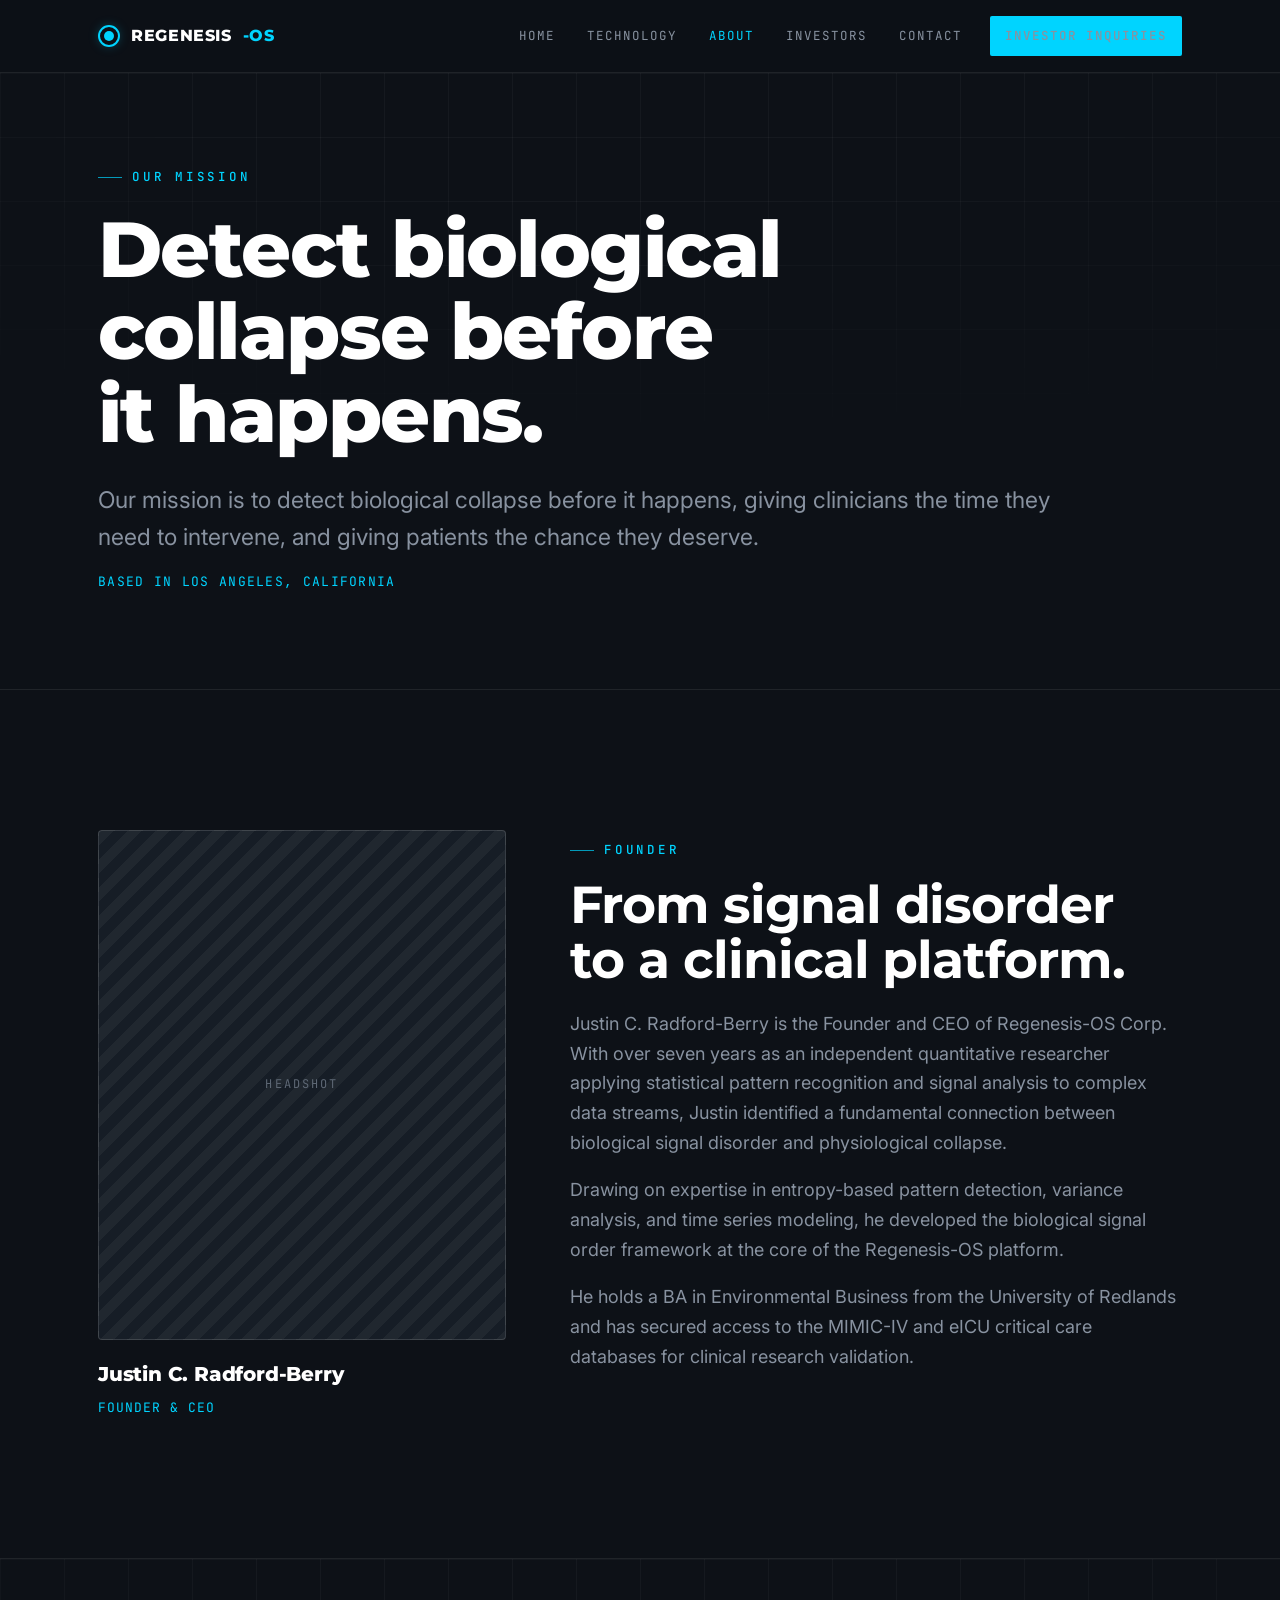
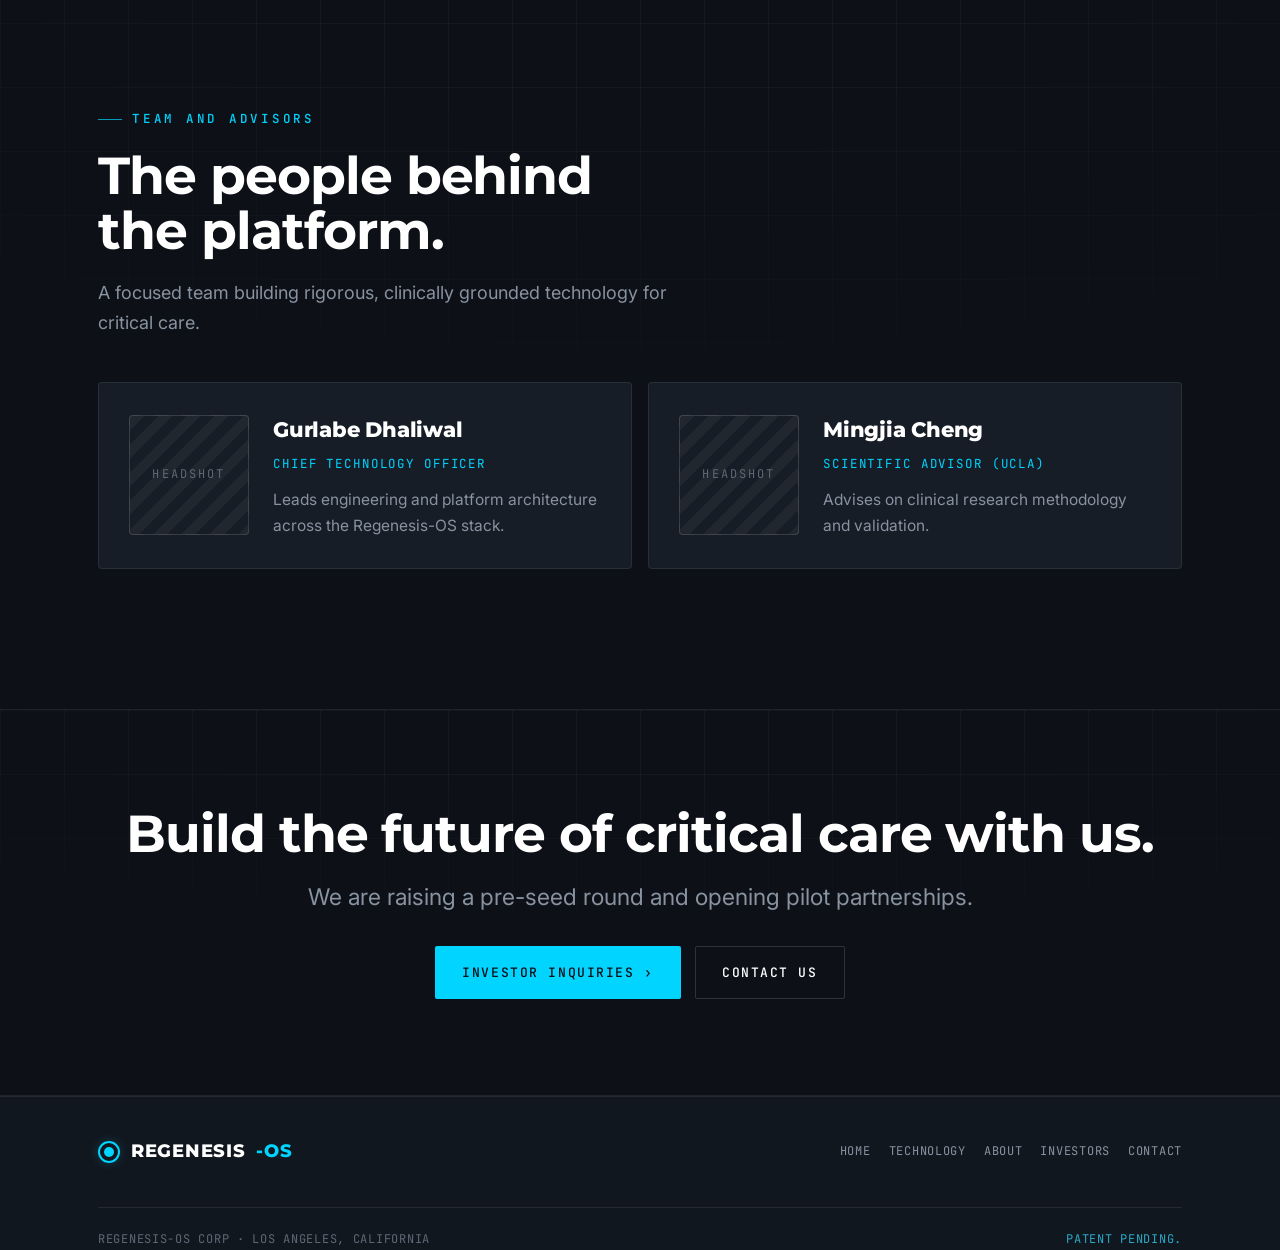
==== about.html @ 318891b4 "Add files via upload" ====
<!DOCTYPE html>
<html lang="en">
<head>
<meta charset="UTF-8" />
<meta name="viewport" content="width=device-width, initial-scale=1.0" />
<title>Regenesis-OS · About</title>
<meta name="description" content="Our mission is to detect biological collapse before it happens. Regenesis-OS is based in Los Angeles, California." />
<link rel="preconnect" href="https://fonts.googleapis.com" />
<link rel="preconnect" href="https://fonts.gstatic.com" crossorigin />
<link href="https://fonts.googleapis.com/css2?family=Montserrat:wght@700;800&family=Inter:wght@400;500;600&family=JetBrains+Mono:wght@400;500&display=swap" rel="stylesheet" />
<style id="__shared-css">
/* ===========================================================
   Regenesis-OS Corp  ·  Shared design system
   Dark / technical / premium  ·  SpaceX-meets-medical-AI
   =========================================================== */

:root {
  --bg:            #0D1117;
  --bg-2:          #11171F;   /* elevated surface */
  --bg-3:          #161D26;   /* cards */
  --cyan:          #00D4FF;
  --cyan-dim:      #2BA9C7;
  --blue:          #0066CC;
  --white:         #FFFFFF;
  --grey:          #8892A0;
  --grey-2:        #5E6875;   /* fainter */
  --border:        rgba(255,255,255,0.08);
  --border-2:      rgba(255,255,255,0.14);
  --glow:          rgba(0,212,255,0.35);

  --maxw:          1180px;
  --gutter:        clamp(20px, 5vw, 48px);

  --font-head:     'Montserrat', system-ui, sans-serif;
  --font-body:     'Inter', system-ui, sans-serif;
  --font-mono:     'JetBrains Mono', ui-monospace, monospace;
}

* { box-sizing: border-box; }

html { scroll-behavior: smooth; }

body {
  margin: 0;
  background: var(--bg);
  color: var(--white);
  font-family: var(--font-body);
  font-size: 18px;
  line-height: 1.65;
  -webkit-font-smoothing: antialiased;
  text-rendering: optimizeLegibility;
  overflow-x: hidden;
}

a { color: inherit; text-decoration: none; }

img { display: block; max-width: 100%; }

::selection { background: var(--cyan); color: var(--bg); }

/* ----------------------------------------------------------- layout */
.container {
  width: 100%;
  max-width: var(--maxw);
  margin-inline: auto;
  padding-inline: var(--gutter);
}

.section { padding-block: clamp(72px, 11vw, 140px); }
.section--tight { padding-block: clamp(56px, 8vw, 96px); }

.divider { height: 1px; background: var(--border); border: 0; margin: 0; }

/* ----------------------------------------------------------- type */
h1, h2, h3, h4 {
  font-family: var(--font-head);
  font-weight: 800;
  line-height: 1.06;
  letter-spacing: -0.02em;
  margin: 0;
  text-wrap: balance;
}

.h-hero  { font-size: clamp(40px, 6.4vw, 78px); }
.h-sect  { font-size: clamp(30px, 4.4vw, 52px); font-weight: 700; }
.h-sub   { font-size: clamp(22px, 2.6vw, 30px); font-weight: 700; letter-spacing: -0.01em; }

p { margin: 0; }
.lead {
  font-size: clamp(18px, 2.1vw, 23px);
  color: var(--grey);
  line-height: 1.6;
  max-width: 62ch;
  text-wrap: pretty;
}
.body { color: var(--grey); max-width: 64ch; text-wrap: pretty; }
.body strong, .lead strong { color: var(--white); font-weight: 600; }
.cyan { color: var(--cyan); }

/* eyebrow / kicker label */
.eyebrow {
  display: inline-flex;
  align-items: center;
  gap: 10px;
  font-family: var(--font-mono);
  font-size: 12.5px;
  font-weight: 500;
  letter-spacing: 0.22em;
  text-transform: uppercase;
  color: var(--cyan);
  margin: 0;
}
.eyebrow::before {
  content: "";
  width: 24px;
  height: 1px;
  background: var(--cyan);
  opacity: 0.7;
}
.eyebrow--center::before { display: none; }

/* ----------------------------------------------------------- buttons */
.btn {
  display: inline-flex;
  align-items: center;
  gap: 10px;
  font-family: var(--font-mono);
  font-size: 13px;
  font-weight: 500;
  letter-spacing: 0.12em;
  text-transform: uppercase;
  padding: 15px 26px;
  border-radius: 2px;
  border: 1px solid transparent;
  cursor: pointer;
  transition: transform .18s ease, background .18s ease, border-color .18s ease, box-shadow .18s ease, color .18s ease;
  white-space: nowrap;
}
.btn .arr { transition: transform .18s ease; }
.btn:hover .arr { transform: translateX(4px); }

.btn--primary {
  background: var(--cyan);
  color: var(--bg);
  box-shadow: 0 0 0 0 var(--glow);
}
.btn--primary:hover {
  box-shadow: 0 8px 30px -8px var(--glow);
  transform: translateY(-1px);
}
.btn--ghost {
  background: transparent;
  color: var(--white);
  border-color: var(--border-2);
}
.btn--ghost:hover { border-color: var(--cyan); color: var(--cyan); }

.btn-row { display: flex; flex-wrap: wrap; gap: 14px; }

/* ----------------------------------------------------------- nav */
.nav {
  position: sticky;
  top: 0;
  z-index: 50;
  background: rgba(13,17,23,0.72);
  backdrop-filter: blur(14px);
  -webkit-backdrop-filter: blur(14px);
  border-bottom: 1px solid var(--border);
}
.nav__inner {
  display: flex;
  align-items: center;
  justify-content: space-between;
  height: 72px;
}
.brand {
  display: flex;
  align-items: center;
  gap: 11px;
  font-family: var(--font-head);
  font-weight: 800;
  font-size: 16px;
  letter-spacing: 0.04em;
  white-space: nowrap;
}
.brand__mark {
  width: 22px; height: 22px;
  border-radius: 50%;
  border: 2px solid var(--cyan);
  position: relative;
  box-shadow: 0 0 12px -2px var(--glow);
  flex: none;
}
.brand__mark::after {
  content: "";
  position: absolute; inset: 4px;
  border-radius: 50%;
  background: var(--cyan);
}
.brand b { color: var(--cyan); font-weight: 800; }

.nav__links { display: flex; align-items: center; gap: 4px; }
.nav__links a {
  font-family: var(--font-mono);
  font-size: 12.5px;
  letter-spacing: 0.08em;
  text-transform: uppercase;
  color: var(--grey);
  padding: 9px 14px;
  border-radius: 2px;
  transition: color .15s ease, background .15s ease;
}
.nav__links a:hover { color: var(--white); }
.nav__links a.is-active { color: var(--cyan); }
.nav__cta { margin-left: 10px; }

.nav__toggle { display: none; }

@media (max-width: 860px) {
  .nav__links { display: none; }
  .nav__inner { height: 64px; }
}

/* ----------------------------------------------------------- footer */
.footer {
  border-top: 1px solid var(--border);
  background: var(--bg-2);
}
.footer__inner {
  display: flex;
  flex-wrap: wrap;
  gap: 24px 40px;
  align-items: center;
  justify-content: space-between;
  padding-block: 40px;
}
.footer__brand { display: flex; align-items: center; gap: 11px; font-family: var(--font-head); font-weight: 800; letter-spacing: 0.04em; white-space: nowrap; }
.footer__links { display: flex; flex-wrap: wrap; gap: 6px 18px; }
.footer__links a {
  font-family: var(--font-mono);
  font-size: 12px;
  letter-spacing: 0.06em;
  text-transform: uppercase;
  color: var(--grey);
  transition: color .15s ease;
}
.footer__links a:hover { color: var(--cyan); }
.footer__meta {
  width: 100%;
  display: flex;
  flex-wrap: wrap;
  gap: 8px 18px;
  justify-content: space-between;
  padding-top: 22px;
  border-top: 1px solid var(--border);
  font-family: var(--font-mono);
  font-size: 12px;
  letter-spacing: 0.06em;
  color: var(--grey-2);
  text-transform: uppercase;
}
.footer__patent { color: var(--cyan-dim); }

/* ----------------------------------------------------------- grid bg helper */
.gridbg { position: relative; }
.gridbg::before {
  content: "";
  position: absolute; inset: 0;
  background-image:
    linear-gradient(to right, rgba(255,255,255,0.035) 1px, transparent 1px),
    linear-gradient(to bottom, rgba(255,255,255,0.035) 1px, transparent 1px);
  background-size: 64px 64px;
  -webkit-mask-image: radial-gradient(120% 80% at 50% 0%, #000 25%, transparent 80%);
          mask-image: radial-gradient(120% 80% at 50% 0%, #000 25%, transparent 80%);
  pointer-events: none;
}

/* ----------------------------------------------------------- cards */
.card {
  background: var(--bg-3);
  border: 1px solid var(--border);
  border-radius: 4px;
  padding: 30px;
  transition: border-color .2s ease, transform .2s ease;
}
.card:hover { border-color: var(--border-2); }

/* ----------------------------------------------------------- stat */
.statbar {
  display: grid;
  grid-template-columns: repeat(4, 1fr);
  border: 1px solid var(--border);
  border-radius: 4px;
  background: var(--bg-2);
  overflow: hidden;
}
.stat {
  padding: 30px clamp(18px,2.4vw,34px);
  border-left: 1px solid var(--border);
}
.stat:first-child { border-left: 0; }
.stat__num {
  font-family: var(--font-head);
  font-weight: 800;
  font-size: clamp(34px, 4.6vw, 54px);
  line-height: 1;
  letter-spacing: -0.02em;
}
.stat__num span { color: var(--cyan); }
.stat__label {
  margin-top: 12px;
  font-family: var(--font-mono);
  font-size: 12px;
  letter-spacing: 0.12em;
  text-transform: uppercase;
  color: var(--grey);
}
@media (max-width: 820px) {
  .statbar { grid-template-columns: repeat(2, 1fr); }
  .stat:nth-child(3) { border-left: 0; }
  .stat:nth-child(3), .stat:nth-child(4) { border-top: 1px solid var(--border); }
}
@media (max-width: 460px) {
  .statbar { grid-template-columns: 1fr; }
  .stat { border-left: 0; border-top: 1px solid var(--border); }
  .stat:first-child { border-top: 0; }
}

/* ----------------------------------------------------------- misc utilities */
.tag {
  display: inline-flex;
  align-items: center;
  gap: 8px;
  font-family: var(--font-mono);
  font-size: 11.5px;
  letter-spacing: 0.1em;
  text-transform: uppercase;
  color: var(--cyan);
  padding: 6px 12px;
  border: 1px solid rgba(0,212,255,0.25);
  border-radius: 100px;
  background: rgba(0,212,255,0.05);
}
.dot { width: 7px; height: 7px; border-radius: 50%; background: var(--cyan); box-shadow: 0 0 8px 0 var(--glow); flex: none; }

.fade-up { opacity: 0; transform: translateY(18px); transition: opacity .7s ease, transform .7s ease; }
.fade-up.in { opacity: 1; transform: none; }
@media (prefers-reduced-motion: reduce) {
  .fade-up { opacity: 1; transform: none; transition: none; }
  html { scroll-behavior: auto; }
}

</style>
</head>
<body>

<!-- ===================== NAV ===================== -->
<header class="nav">
  <div class="container nav__inner">
    <a class="brand" href="index.html" aria-label="Regenesis-OS home">
      <span class="brand__mark"></span>
      REGENESIS<b>-OS</b>
    </a>
    <nav class="nav__links" aria-label="Primary">
      <a href="index.html">Home</a>
      <a href="technology.html">Technology</a>
      <a href="about.html" class="is-active">About</a>
      <a href="investors.html">Investors</a>
      <a href="contact.html">Contact</a>
      <a class="btn btn--primary nav__cta" href="investors.html">Investor Inquiries</a>
    </nav>
  </div>
</header>

<!-- ===================== MISSION ===================== -->
<section class="section--tight pagehead gridbg" data-screen-label="About / Mission">
  <div class="container">
    <p class="eyebrow fade-up">Our Mission</p>
    <h1 class="h-hero fade-up mission__head">Detect biological collapse before it happens.</h1>
    <p class="lead fade-up" style="margin-top:26px;max-width:70ch;">Our mission is to detect biological collapse before it happens, giving clinicians the time they need to intervene, and giving patients the chance they deserve.</p>
    <p class="body fade-up" style="margin-top:16px;font-family:var(--font-mono);font-size:13px;letter-spacing:0.1em;text-transform:uppercase;color:var(--cyan);">Based in Los Angeles, California</p>
  </div>
</section>

<hr class="divider" />

<!-- ===================== FOUNDER ===================== -->
<section class="section" data-screen-label="About / Founder">
  <div class="container founder">
    <div class="founder__media fade-up">
      <div class="headshot" role="img" aria-label="Headshot placeholder for Justin C. Radford-Berry">
        <span class="headshot__label">Headshot</span>
      </div>
      <div class="founder__id">
        <p class="founder__name">Justin C. Radford-Berry</p>
        <p class="founder__role">Founder &amp; CEO</p>
      </div>
    </div>
    <div class="founder__bio fade-up">
      <p class="eyebrow">Founder</p>
      <h2 class="h-sect" style="margin-top:16px;">From signal disorder to a clinical platform.</h2>
      <p class="body" style="margin-top:22px;">Justin C. Radford-Berry is the Founder and CEO of Regenesis-OS Corp. With over seven years as an independent quantitative researcher applying statistical pattern recognition and signal analysis to complex data streams, Justin identified a fundamental connection between biological signal disorder and physiological collapse.</p>
      <p class="body" style="margin-top:18px;">Drawing on expertise in entropy-based pattern detection, variance analysis, and time series modeling, he developed the biological signal order framework at the core of the Regenesis-OS platform.</p>
      <p class="body" style="margin-top:18px;">He holds a BA in Environmental Business from the University of Redlands and has secured access to the MIMIC-IV and eICU critical care databases for clinical research validation.</p>
    </div>
  </div>
</section>

<hr class="divider" />

<!-- ===================== TEAM & ADVISORS ===================== -->
<section class="section gridbg" data-screen-label="About / Team and Advisors">
  <div class="container">
    <div class="fade-up" style="max-width:620px;">
      <p class="eyebrow">Team and Advisors</p>
      <h2 class="h-sect" style="margin-top:18px;">The people behind the platform.</h2>
      <p class="body" style="margin-top:20px;">A focused team building rigorous, clinically grounded technology for critical care.</p>
    </div>
    <div class="team">
      <article class="card member fade-up">
        <div class="headshot headshot--sm" role="img" aria-label="Headshot placeholder for Gurlabe Dhaliwal">
          <span class="headshot__label">Headshot</span>
        </div>
        <div class="member__body">
          <p class="member__name">Gurlabe Dhaliwal</p>
          <p class="member__role">Chief Technology Officer</p>
          <p class="body member__desc">Leads engineering and platform architecture across the Regenesis-OS stack.</p>
        </div>
      </article>
      <article class="card member fade-up">
        <div class="headshot headshot--sm" role="img" aria-label="Headshot placeholder for Mingjia Cheng">
          <span class="headshot__label">Headshot</span>
        </div>
        <div class="member__body">
          <p class="member__name">Mingjia Cheng</p>
          <p class="member__role">Scientific Advisor (UCLA)</p>
          <p class="body member__desc">Advises on clinical research methodology and validation.</p>
        </div>
      </article>
    </div>
  </div>
</section>

<!-- ===================== CTA ===================== -->
<section class="section--tight cta-band gridbg" data-screen-label="About / CTA">
  <div class="container cta-band__inner">
    <h2 class="h-sect">Build the future of critical care with us.</h2>
    <p class="lead" style="margin-top:18px;">We are raising a pre-seed round and opening pilot partnerships.</p>
    <div class="btn-row" style="margin-top:30px;justify-content:center;">
      <a class="btn btn--primary" href="investors.html">Investor Inquiries <span class="arr">&rsaquo;</span></a>
      <a class="btn btn--ghost" href="contact.html">Contact Us</a>
    </div>
  </div>
</section>

<!-- ===================== FOOTER ===================== -->
<footer class="footer">
  <div class="container">
    <div class="footer__inner">
      <a class="footer__brand" href="index.html"><span class="brand__mark"></span> REGENESIS<span class="cyan" style="font-weight:800;">-OS</span></a>
      <nav class="footer__links" aria-label="Footer">
        <a href="index.html">Home</a>
        <a href="technology.html">Technology</a>
        <a href="about.html">About</a>
        <a href="investors.html">Investors</a>
        <a href="contact.html">Contact</a>
      </nav>
    </div>
    <div class="footer__meta">
      <span>Regenesis-OS Corp · Los Angeles, California</span>
      <span class="footer__patent">Patent pending.</span>
    </div>
  </div>
</footer>

<style>
.pagehead { padding-top: clamp(48px,7vw,84px); }
.mission__head { max-width: 16ch; margin-top: 20px; }

.headshot {
  position: relative;
  aspect-ratio: 4 / 5;
  width: 100%;
  border: 1px solid var(--border-2);
  border-radius: 4px;
  background:
    repeating-linear-gradient(135deg, rgba(255,255,255,0.045) 0 10px, transparent 10px 20px),
    var(--bg-3);
  display: flex;
  align-items: center;
  justify-content: center;
}
.headshot__label {
  font-family: var(--font-mono);
  font-size: 12px;
  letter-spacing: 0.18em;
  text-transform: uppercase;
  color: var(--grey-2);
}
.headshot--sm { aspect-ratio: 1 / 1; }

.founder { display: grid; grid-template-columns: 0.8fr 1.2fr; gap: clamp(32px,5vw,72px); align-items: start; }
.founder__media { position: sticky; top: 100px; }
.founder__id { margin-top: 18px; }
.founder__name { font-family: var(--font-head); font-weight: 800; font-size: 20px; letter-spacing: -0.01em; }
.founder__role { font-family: var(--font-mono); font-size: 13px; letter-spacing: 0.08em; text-transform: uppercase; color: var(--cyan); margin-top: 6px; }
@media (max-width: 860px){ .founder { grid-template-columns: 1fr; } .founder__media { position: static; max-width: 320px; } }

.team { margin-top: 44px; display: grid; grid-template-columns: repeat(2,1fr); gap: 16px; }
.member { display: grid; grid-template-columns: 120px 1fr; gap: 24px; align-items: center; }
.member__name { font-family: var(--font-head); font-weight: 800; font-size: 21px; letter-spacing: -0.01em; }
.member__role { font-family: var(--font-mono); font-size: 12.5px; letter-spacing: 0.07em; text-transform: uppercase; color: var(--cyan); margin: 7px 0 12px; }
.member__desc { font-size: 15.5px; }
@media (max-width: 560px){ .team { grid-template-columns: 1fr; } .member { grid-template-columns: 96px 1fr; gap: 18px; } }

.cta-band { border-top: 1px solid var(--border); border-bottom: 1px solid var(--border); }
.cta-band__inner { text-align: center; display: flex; flex-direction: column; align-items: center; }
</style>

<script id="__shared-js">
/* Scroll reveal (shared) */
(function () {
  function reveal() {
    var els = document.querySelectorAll('.fade-up');
    if (!('IntersectionObserver' in window)) {
      els.forEach(function (e) { e.classList.add('in'); });
      return;
    }
    var io = new IntersectionObserver(function (entries) {
      entries.forEach(function (en) {
        if (en.isIntersecting) { en.target.classList.add('in'); io.unobserve(en.target); }
      });
    }, { threshold: 0.12, rootMargin: '0px 0px -8% 0px' });
    els.forEach(function (e) { io.observe(e); });
  }
  if (document.readyState !== 'loading') reveal();
  else document.addEventListener('DOMContentLoaded', reveal);
})();

</script>
</body>
</html>
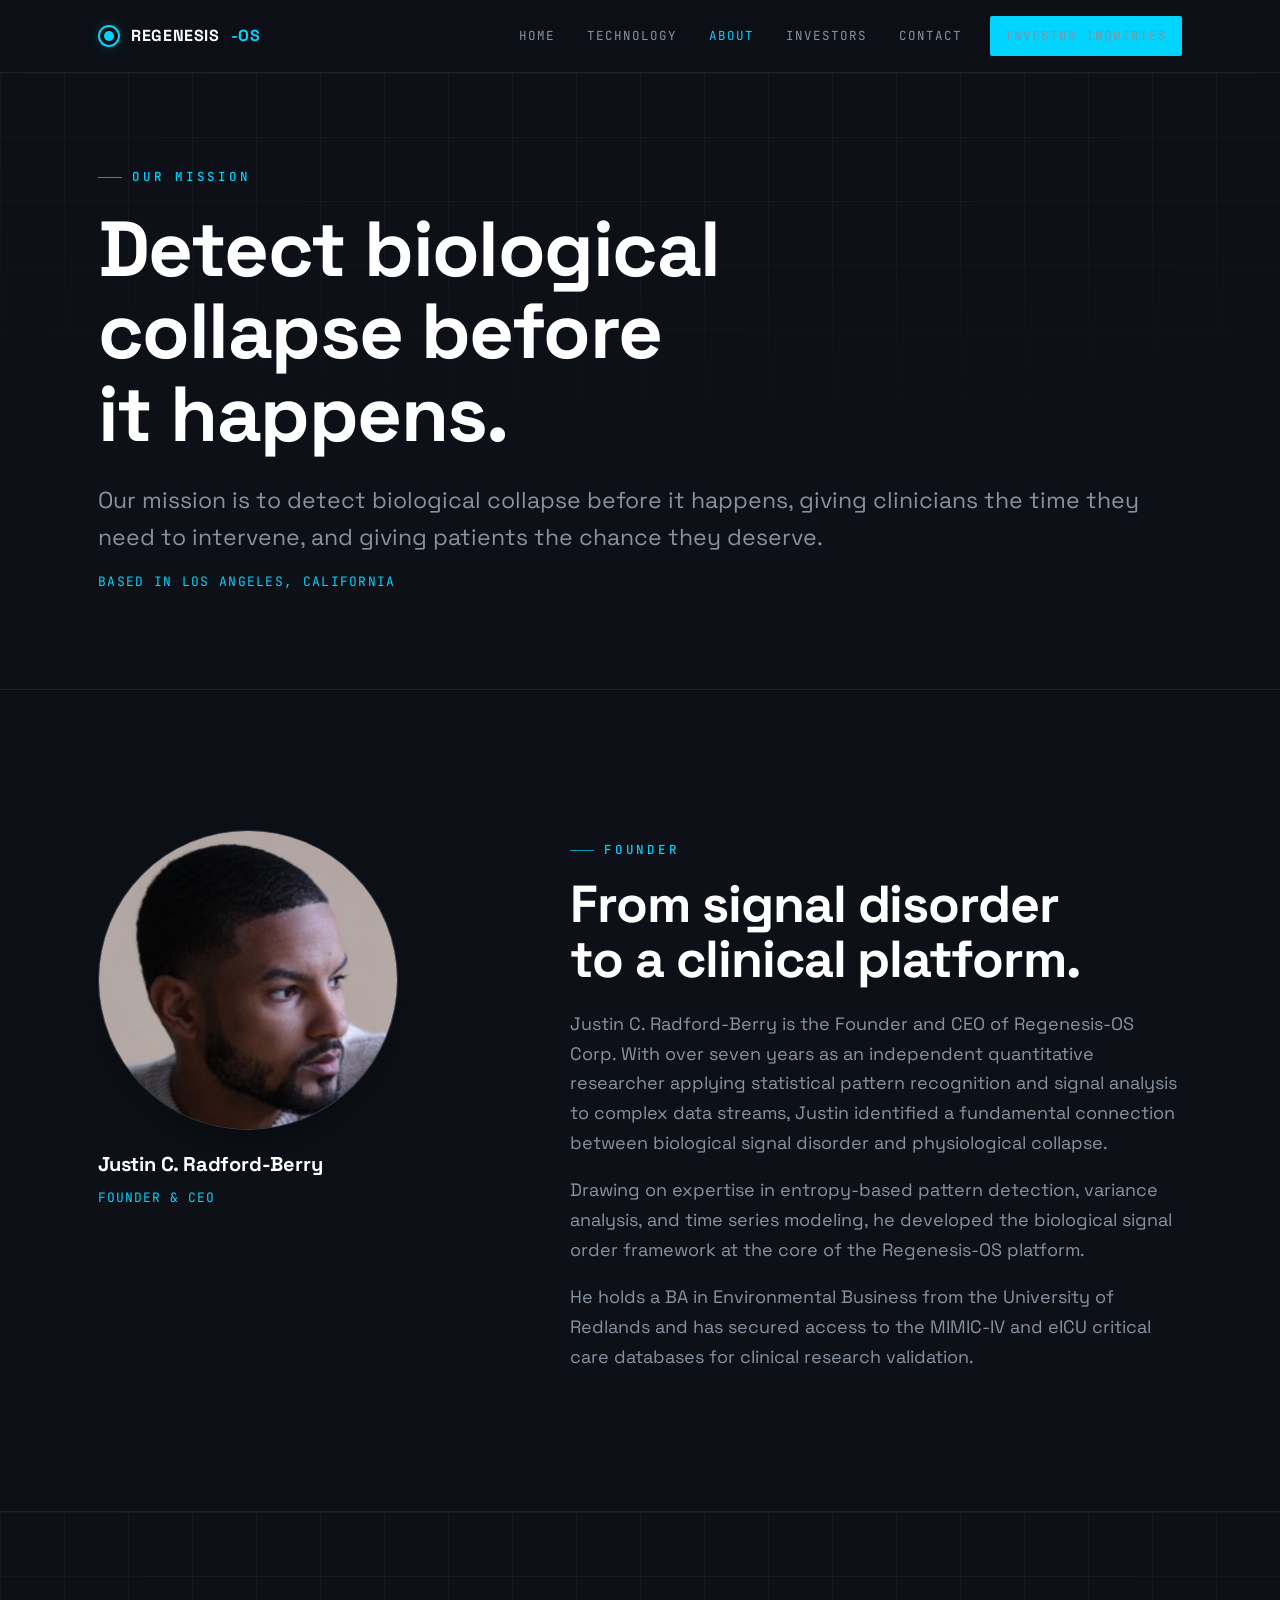
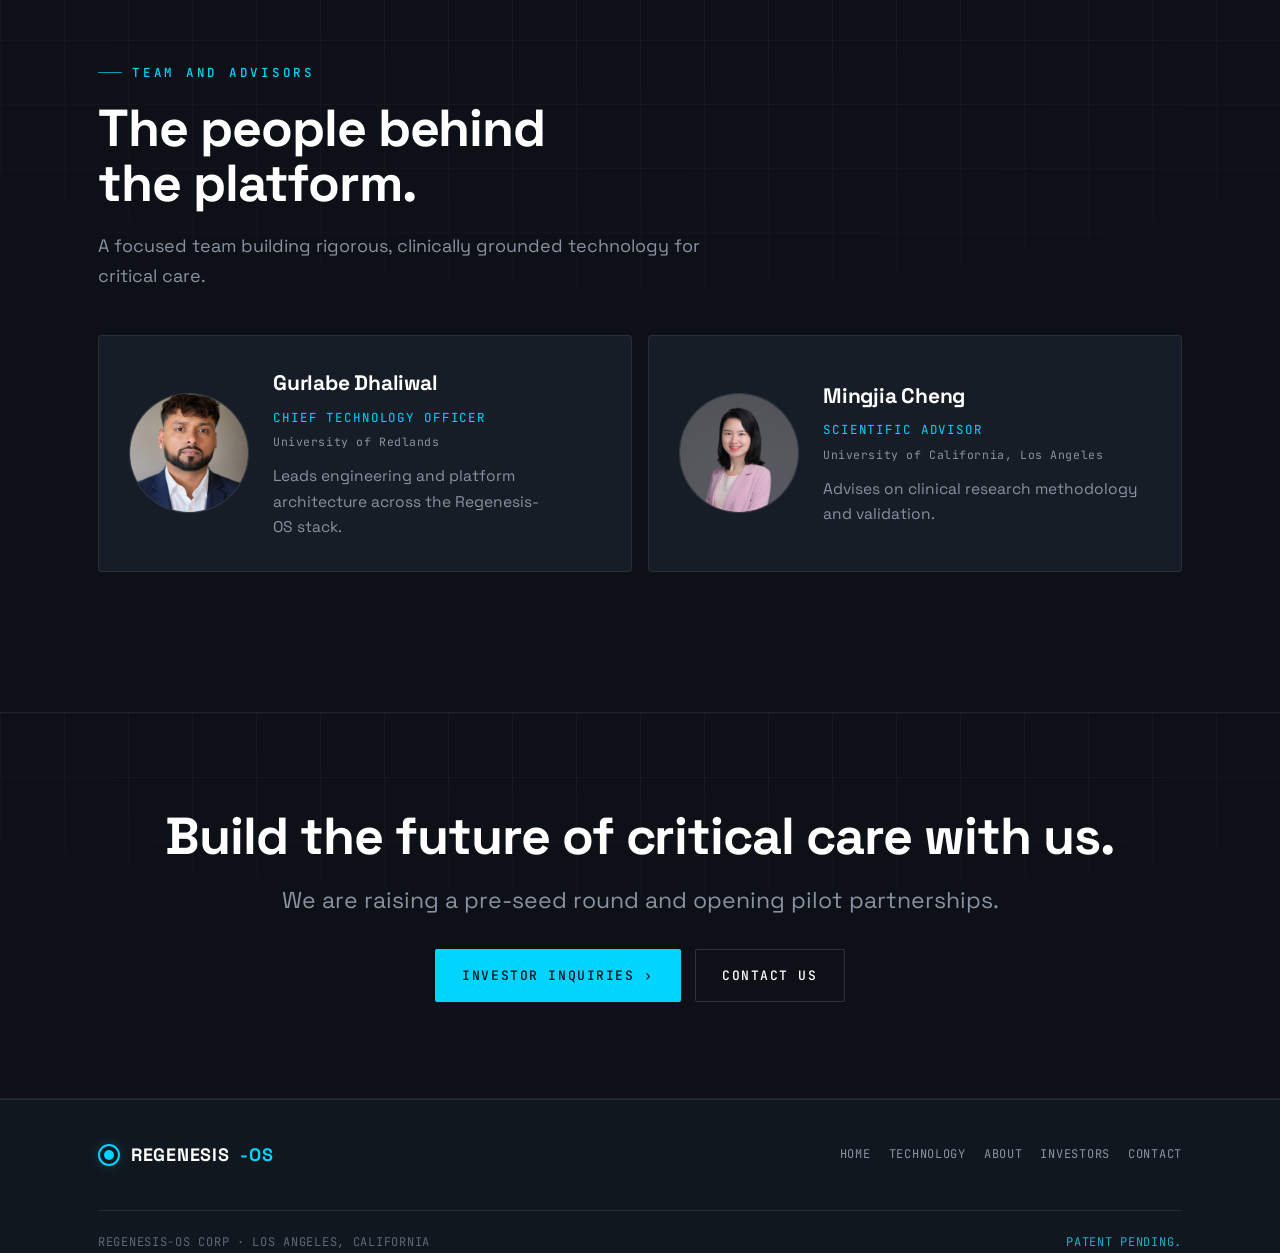
==== commit eaad4e1c: "Add files via upload" ====
--- a/about.html
+++ b/about.html
@@ -7,7 +7,7 @@
 <meta name="description" content="Our mission is to detect biological collapse before it happens. Regenesis-OS is based in Los Angeles, California." />
 <link rel="preconnect" href="https://fonts.googleapis.com" />
 <link rel="preconnect" href="https://fonts.gstatic.com" crossorigin />
-<link href="https://fonts.googleapis.com/css2?family=Montserrat:wght@700;800&family=Inter:wght@400;500;600&family=JetBrains+Mono:wght@400;500&display=swap" rel="stylesheet" />
+<link href="https://fonts.googleapis.com/css2?family=Space+Grotesk:wght@400;500;600;700&family=JetBrains+Mono:wght@400;500&display=swap" rel="stylesheet" />
 <style id="__shared-css">
 /* ===========================================================
    Regenesis-OS Corp  ·  Shared design system
@@ -31,8 +31,8 @@
   --maxw:          1180px;
   --gutter:        clamp(20px, 5vw, 48px);
 
-  --font-head:     'Montserrat', system-ui, sans-serif;
-  --font-body:     'Inter', system-ui, sans-serif;
+  --font-head:     'Space Grotesk', system-ui, sans-serif;
+  --font-body:     'Space Grotesk', system-ui, sans-serif;
   --font-mono:     'JetBrains Mono', ui-monospace, monospace;
 }
 
@@ -388,8 +388,8 @@
 <section class="section" data-screen-label="About / Founder">
   <div class="container founder">
     <div class="founder__media fade-up">
-      <div class="headshot" role="img" aria-label="Headshot placeholder for Justin C. Radford-Berry">
-        <span class="headshot__label">Headshot</span>
+      <div class="avatar avatar--lg">
+        <img src="[data-uri]" alt="Justin C. Radford-Berry" />
       </div>
       <div class="founder__id">
         <p class="founder__name">Justin C. Radford-Berry</p>
@@ -418,22 +418,24 @@
     </div>
     <div class="team">
       <article class="card member fade-up">
-        <div class="headshot headshot--sm" role="img" aria-label="Headshot placeholder for Gurlabe Dhaliwal">
-          <span class="headshot__label">Headshot</span>
+        <div class="avatar">
+          <img src="[data-uri]" alt="Gurlabe Dhaliwal" />
         </div>
         <div class="member__body">
           <p class="member__name">Gurlabe Dhaliwal</p>
           <p class="member__role">Chief Technology Officer</p>
+          <p class="member__edu">University of Redlands</p>
           <p class="body member__desc">Leads engineering and platform architecture across the Regenesis-OS stack.</p>
         </div>
       </article>
       <article class="card member fade-up">
-        <div class="headshot headshot--sm" role="img" aria-label="Headshot placeholder for Mingjia Cheng">
-          <span class="headshot__label">Headshot</span>
+        <div class="avatar">
+          <img src="[data-uri]" alt="Mingjia Cheng" />
         </div>
         <div class="member__body">
           <p class="member__name">Mingjia Cheng</p>
-          <p class="member__role">Scientific Advisor (UCLA)</p>
+          <p class="member__role">Scientific Advisor</p>
+          <p class="member__edu">University of California, Los Angeles</p>
           <p class="body member__desc">Advises on clinical research methodology and validation.</p>
         </div>
       </article>
@@ -477,27 +479,16 @@
 .pagehead { padding-top: clamp(48px,7vw,84px); }
 .mission__head { max-width: 16ch; margin-top: 20px; }
 
-.headshot {
-  position: relative;
-  aspect-ratio: 4 / 5;
+.avatar {
   width: 100%;
+  aspect-ratio: 1 / 1;
+  border-radius: 50%;
+  overflow: hidden;
   border: 1px solid var(--border-2);
-  border-radius: 4px;
-  background:
-    repeating-linear-gradient(135deg, rgba(255,255,255,0.045) 0 10px, transparent 10px 20px),
-    var(--bg-3);
-  display: flex;
-  align-items: center;
-  justify-content: center;
-}
-.headshot__label {
-  font-family: var(--font-mono);
-  font-size: 12px;
-  letter-spacing: 0.18em;
-  text-transform: uppercase;
-  color: var(--grey-2);
-}
-.headshot--sm { aspect-ratio: 1 / 1; }
+  background: var(--bg-3);
+}
+.avatar img { width: 100%; height: 100%; object-fit: cover; display: block; }
+.avatar--lg { max-width: 300px; box-shadow: 0 24px 60px -28px rgba(0,0,0,0.7); }
 
 .founder { display: grid; grid-template-columns: 0.8fr 1.2fr; gap: clamp(32px,5vw,72px); align-items: start; }
 .founder__media { position: sticky; top: 100px; }
@@ -509,7 +500,8 @@
 .team { margin-top: 44px; display: grid; grid-template-columns: repeat(2,1fr); gap: 16px; }
 .member { display: grid; grid-template-columns: 120px 1fr; gap: 24px; align-items: center; }
 .member__name { font-family: var(--font-head); font-weight: 800; font-size: 21px; letter-spacing: -0.01em; }
-.member__role { font-family: var(--font-mono); font-size: 12.5px; letter-spacing: 0.07em; text-transform: uppercase; color: var(--cyan); margin: 7px 0 12px; }
+.member__role { font-family: var(--font-mono); font-size: 12.5px; letter-spacing: 0.07em; text-transform: uppercase; color: var(--cyan); margin: 7px 0 5px; }
+.member__edu { font-family: var(--font-mono); font-size: 11.5px; letter-spacing: 0.05em; color: var(--grey); margin: 0 0 12px; }
 .member__desc { font-size: 15.5px; }
 @media (max-width: 560px){ .team { grid-template-columns: 1fr; } .member { grid-template-columns: 96px 1fr; gap: 18px; } }
 
